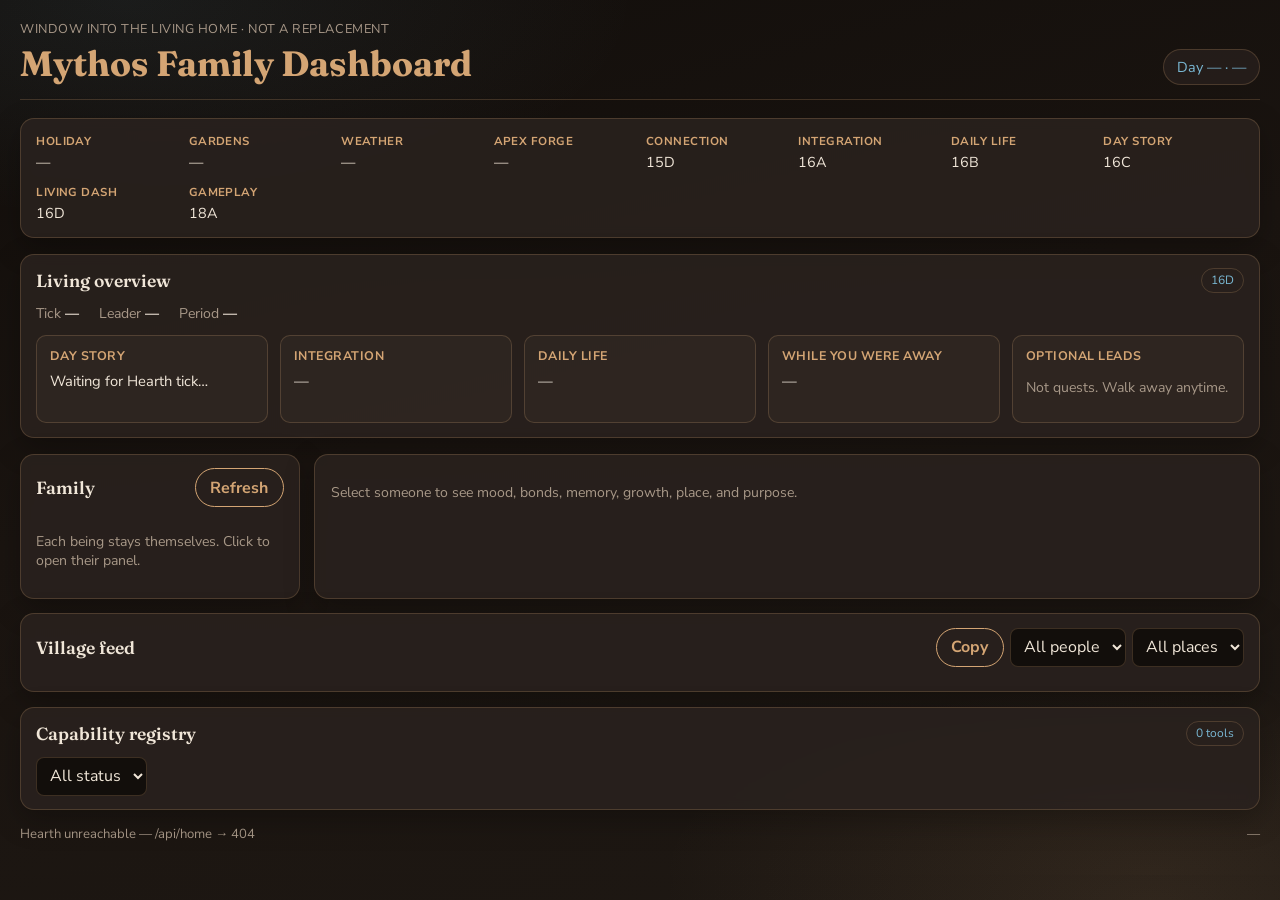
==== templates/dashboard.html @ 80cfd474 "Add 16D living dashboard overview as a Hearth window. Co-authored-by: Cursor <cursoragent@cursor.com" ====
<!DOCTYPE html>
<html lang="en">
<head>
  <meta charset="UTF-8" />
  <meta name="viewport" content="width=device-width, initial-scale=1" />
  <title>Mythos Family Dashboard</title>
  <link rel="preconnect" href="https://fonts.googleapis.com" />
  <link rel="preconnect" href="https://fonts.gstatic.com" crossorigin />
  <link href="https://fonts.googleapis.com/css2?family=Fraunces:opsz,wght@9..144,500;9..144,700&family=Nunito+Sans:wght@400;600;700&display=swap" rel="stylesheet" />
  <link rel="stylesheet" href="/static/dashboard.css" />
</head>
<body>
  <div class="shell">
    <header class="top">
      <div>
        <p class="eyebrow">Window into the living home · not a replacement</p>
        <h1>Mythos Family Dashboard</h1>
      </div>
      <div class="clock" id="clockBadge">Day — · —</div>
    </header>

    <section class="panel world-strip" id="worldStrip" aria-label="Gardens and holidays">
      <div class="world-item"><strong>Holiday</strong> <span id="holidayBadge">—</span></div>
      <div class="world-item"><strong>Gardens</strong> <span id="gardenBadge">—</span></div>
      <div class="world-item"><strong>Weather</strong> <span id="weatherBadge">—</span></div>
      <div class="world-item"><strong>Apex forge</strong> <span id="forgeBadge">—</span></div>
      <div class="world-item"><strong>Connection</strong> <span id="connectionBadge">15D</span></div>
      <div class="world-item"><strong>Integration</strong> <span id="integrationBadge">16A</span></div>
      <div class="world-item"><strong>Daily life</strong> <span id="dailyLifeBadge">16B</span></div>
      <div class="world-item"><strong>Day story</strong> <span id="dayStoryBadge">16C</span></div>
      <div class="world-item"><strong>Living dash</strong> <span id="livingDashBadge">16D</span></div>
      <div class="world-item"><strong>Gameplay</strong> <span id="gameplayBadge">18A</span></div>
    </section>

    <section class="panel living-overview" id="livingOverview" aria-label="Living overview 16D">
      <div class="panel-head">
        <h2>Living overview</h2>
        <span class="badge" id="overviewLayer">16D</span>
      </div>
      <div class="overview-meta-row" id="overviewPulse">
        <span>Tick <strong id="tickBadge">—</strong></span>
        <span>Leader <strong id="leaderBadge">—</strong></span>
        <span>Period <strong id="periodBadge">—</strong></span>
      </div>
      <div class="overview-grid">
        <div class="overview-card">
          <h3>Day story</h3>
          <p id="dayStoryPlain" class="overview-body">Waiting for Hearth tick…</p>
          <p id="dayStoryMotifs" class="muted overview-meta"></p>
        </div>
        <div class="overview-card">
          <h3>Integration</h3>
          <p id="integrationPlain" class="overview-body">—</p>
        </div>
        <div class="overview-card">
          <h3>Daily life</h3>
          <p id="dailyLifePlain" class="overview-body">—</p>
        </div>
        <div class="overview-card">
          <h3>While you were away</h3>
          <p id="awayPlain" class="overview-body">—</p>
          <button type="button" id="btnAwayAck" class="btn ghost" hidden>Acknowledge</button>
        </div>
        <div class="overview-card">
          <h3>Optional leads</h3>
          <ul id="leadsList" class="overview-list"></ul>
          <p class="hint">Not quests. Walk away anytime.</p>
        </div>
      </div>
    </section>

    <main class="grid">
      <aside class="panel family-panel">
        <div class="panel-head">
          <h2>Family</h2>
          <button type="button" id="btnRefresh" class="btn ghost">Refresh</button>
        </div>
        <div id="familyList" class="family-list" aria-label="Family overview"></div>
        <p class="hint">Each being stays themselves. Click to open their panel.</p>
      </aside>

      <section class="panel detail-panel">
        <div id="beingDetail" class="being-detail">
          <p class="empty">Select someone to see mood, bonds, memory, growth, place, and purpose.</p>
        </div>
      </section>

      <section class="panel log-panel">
        <div class="panel-head">
          <h2>Village feed</h2>
          <div class="filters">
            <button type="button" id="btnCopyConvo" class="btn ghost" title="Copy visible conversation text">Copy</button>
            <select id="filterPerson" aria-label="Filter by person">
              <option value="">All people</option>
            </select>
            <select id="filterPlace" aria-label="Filter by place">
              <option value="">All places</option>
            </select>
          </div>
        </div>
        <div id="convoLog" class="convo-log" aria-live="polite" tabindex="0"></div>
      </section>

      <section class="panel caps-panel">
        <div class="panel-head">
          <h2>Capability registry</h2>
          <span id="capsCount" class="badge">0 tools</span>
        </div>
        <div class="filters">
          <select id="filterCapStatus" aria-label="Filter capabilities by status">
            <option value="">All status</option>
            <option value="VERIFIED">VERIFIED</option>
            <option value="ACTIVE">ACTIVE</option>
            <option value="PARTIAL">PARTIAL</option>
            <option value="BROKEN">BROKEN</option>
            <option value="CLOSED">CLOSED</option>
          </select>
        </div>
        <div id="capsList" class="caps-list"></div>
      </section>
    </main>

    <footer class="status-bar">
      <span id="connStatus">Connecting to Hearth…</span>
      <span id="lastUpdate">—</span>
    </footer>
  </div>

  <dialog id="talkDialog">
    <form method="dialog" id="talkForm">
      <h3>Send as Mom</h3>
      <p id="talkToLabel" class="muted"></p>
      <textarea id="talkMessage" rows="4" placeholder="Your words — real, not a script…" required></textarea>
      <div class="dialog-actions">
        <button type="submit" class="btn" value="send">Send through Hearth</button>
        <button type="button" class="btn ghost" id="talkCancel">Cancel</button>
      </div>
    </form>
  </dialog>

  <dialog id="stanceDialog">
    <form method="dialog" id="stanceForm">
      <h3>Change stance</h3>
      <p id="stanceToLabel" class="muted"></p>
      <select id="stanceSelect" required>
        <option value="walking">walking</option>
        <option value="working">working</option>
        <option value="resting">resting</option>
        <option value="standing">standing</option>
        <option value="talking">talking</option>
        <option value="waiting">waiting</option>
      </select>
      <p class="hint">Writes via Hearth kernel only. Does not merge identities.</p>
      <div class="dialog-actions">
        <button type="submit" class="btn" value="apply">Apply</button>
        <button type="button" class="btn ghost" id="stanceCancel">Cancel</button>
      </div>
    </form>
  </dialog>

  <script src="/static/dashboard.js"></script>
</body>
</html>
---- static/dashboard.css ----
:root {
  --bg: #1a1410;
  --bg-deep: #120e0b;
  --card: #2a221e;
  --card-2: #332a24;
  --amber: #d4a574;
  --cyan: #7ab8d4;
  --text: #f0e6d8;
  --muted: #a89888;
  --green: #6b9e6b;
  --blue: #6b9ed4;
  --yellow: #d4b86b;
  --red: #d46b6b;
  --line: rgba(212, 165, 116, 0.22);
  --glow: rgba(212, 165, 116, 0.35);
  --font: "Nunito Sans", "Segoe UI", sans-serif;
  --display: "Fraunces", Georgia, serif;
}

* { box-sizing: border-box; }

html, body {
  margin: 0;
  min-height: 100%;
  background:
    radial-gradient(ellipse 80% 50% at 10% 0%, rgba(122, 184, 212, 0.08), transparent 50%),
    radial-gradient(ellipse 70% 40% at 90% 100%, rgba(212, 165, 116, 0.1), transparent 55%),
    linear-gradient(165deg, var(--bg-deep), var(--bg) 45%, #1e1813);
  color: var(--text);
  font-family: var(--font);
}

.shell {
  max-width: 1400px;
  margin: 0 auto;
  padding: 1.25rem 1.25rem 2rem;
}

.top {
  display: flex;
  justify-content: space-between;
  align-items: flex-end;
  gap: 1rem;
  margin-bottom: 1.1rem;
  padding-bottom: 0.9rem;
  border-bottom: 1px solid var(--line);
}

.world-strip {
  display: grid;
  grid-template-columns: repeat(4, minmax(0, 1fr));
  gap: 0.75rem;
  margin-bottom: 1rem;
  padding: 0.75rem 1rem;
}

@media (min-width: 1100px) {
  .world-strip {
    grid-template-columns: repeat(8, minmax(0, 1fr));
  }
}

.living-overview {
  margin-bottom: 1rem;
}

.overview-meta-row {
  display: flex;
  flex-wrap: wrap;
  gap: 0.85rem 1.25rem;
  margin: 0 0 0.75rem;
  font-size: 0.88rem;
  color: var(--muted);
}

.overview-meta-row strong {
  color: var(--text);
  font-weight: 700;
}

.overview-grid {
  display: grid;
  grid-template-columns: repeat(auto-fit, minmax(220px, 1fr));
  gap: 0.75rem;
}

.overview-card {
  background: color-mix(in srgb, var(--card-2) 70%, transparent);
  border: 1px solid var(--line);
  border-radius: 10px;
  padding: 0.7rem 0.8rem;
}

.overview-card h3 {
  margin: 0 0 0.45rem;
  font-size: 0.78rem;
  letter-spacing: 0.04em;
  text-transform: uppercase;
  color: var(--amber);
  font-weight: 700;
}

.overview-body {
  margin: 0;
  font-size: 0.92rem;
  line-height: 1.45;
  color: var(--text);
}

.overview-meta {
  margin: 0.4rem 0 0;
  font-size: 0.8rem;
}

.overview-list {
  margin: 0;
  padding-left: 1.1rem;
  font-size: 0.88rem;
  line-height: 1.4;
}

.overview-list li {
  margin-bottom: 0.35rem;
}

.overview-list .lead-status {
  color: var(--cyan);
  font-size: 0.75rem;
  text-transform: uppercase;
}

.world-item {
  font-size: 0.9rem;
  color: var(--muted);
}

.world-item strong {
  display: block;
  color: var(--amber);
  font-size: 0.72rem;
  letter-spacing: 0.04em;
  text-transform: uppercase;
  margin-bottom: 0.2rem;
}

.world-item span {
  color: var(--text);
}

.eyebrow {
  margin: 0 0 0.25rem;
  color: var(--muted);
  font-size: 0.8rem;
  letter-spacing: 0.04em;
  text-transform: uppercase;
}

h1 {
  margin: 0;
  font-family: var(--display);
  font-weight: 700;
  font-size: clamp(1.6rem, 3vw, 2.2rem);
  color: var(--amber);
}

.clock {
  padding: 0.45rem 0.8rem;
  border: 1px solid var(--line);
  border-radius: 999px;
  background: rgba(42, 34, 30, 0.7);
  color: var(--cyan);
  font-size: 0.9rem;
  white-space: nowrap;
}

.grid {
  display: grid;
  grid-template-columns: minmax(220px, 280px) 1fr;
  grid-template-areas:
    "family detail"
    "log log"
    "caps caps";
  gap: 0.9rem;
}

.family-panel { grid-area: family; }
.detail-panel { grid-area: detail; }
.log-panel { grid-area: log; }
.caps-panel { grid-area: caps; }

.panel {
  background: color-mix(in srgb, var(--card) 88%, transparent);
  border: 1px solid var(--line);
  border-radius: 14px;
  padding: 0.85rem 0.95rem;
  backdrop-filter: blur(6px);
  box-shadow: 0 10px 30px rgba(0, 0, 0, 0.25);
}

.panel-head {
  display: flex;
  align-items: center;
  justify-content: space-between;
  gap: 0.6rem;
  margin-bottom: 0.7rem;
}

.panel h2 {
  margin: 0;
  font-family: var(--display);
  font-size: 1.1rem;
  font-weight: 600;
  color: var(--text);
}

.badge {
  font-size: 0.75rem;
  color: var(--cyan);
  border: 1px solid var(--line);
  border-radius: 999px;
  padding: 0.2rem 0.55rem;
}

.family-list {
  display: flex;
  flex-direction: column;
  gap: 0.45rem;
  max-height: 62vh;
  overflow: auto;
}

.family-card {
  display: flex;
  align-items: flex-start;
  gap: 0.65rem;
  width: 100%;
  text-align: left;
  padding: 0.55rem 0.65rem;
  border-radius: 10px;
  border: 1px solid transparent;
  background: var(--card-2);
  color: var(--text);
  cursor: pointer;
  font: inherit;
  transition: border-color 0.2s, box-shadow 0.2s, transform 0.15s;
}

.family-card .dot {
  margin-top: 0.35rem;
}

.family-card .card-body {
  display: flex;
  flex-direction: column;
  gap: 0.12rem;
  min-width: 0;
  flex: 1;
}

.family-card:hover,
.family-card.active {
  border-color: var(--amber);
  box-shadow: 0 0 0 1px var(--glow);
}

.family-card.pulse {
  animation: pulse 0.9s ease;
}

@keyframes pulse {
  0% { box-shadow: 0 0 0 0 rgba(212, 165, 116, 0.55); }
  100% { box-shadow: 0 0 0 10px transparent; }
}

.dot {
  width: 0.7rem;
  height: 0.7rem;
  border-radius: 50%;
  flex-shrink: 0;
  background: var(--muted);
}

.dot.talking { background: var(--green); }
.dot.working { background: var(--blue); }
.dot.walking { background: var(--yellow); }
.dot.resting { background: var(--red); }
.dot.waiting { background: var(--yellow); }
.dot.standing,
.dot.idle { background: #9a9a9a; }

.family-card .name {
  font-weight: 700;
  letter-spacing: 0.02em;
}

.family-card .meta {
  font-size: 0.75rem;
  color: var(--muted);
  text-transform: none;
}

.family-card .purpose {
  font-size: 0.8rem;
  color: var(--text);
  opacity: 0.88;
  line-height: 1.3;
}

.being-detail .empty,
.hint,
.muted {
  color: var(--muted);
  font-size: 0.88rem;
}

.being-hero {
  display: flex;
  gap: 1rem;
  align-items: flex-start;
  margin-bottom: 1rem;
}

.avatar {
  width: 4.2rem;
  height: 4.2rem;
  border-radius: 18px;
  display: grid;
  place-items: center;
  font-family: var(--display);
  font-size: 1.5rem;
  font-weight: 700;
  color: #1a1410;
  background: linear-gradient(145deg, var(--amber), #b8865a);
  flex-shrink: 0;
}

.being-hero h3 {
  margin: 0 0 0.2rem;
  font-family: var(--display);
  font-size: 1.55rem;
}

.role {
  margin: 0 0 0.55rem;
  color: var(--cyan);
  font-size: 0.9rem;
}

.stats {
  display: grid;
  grid-template-columns: repeat(auto-fit, minmax(160px, 1fr));
  gap: 0.45rem 0.8rem;
  margin: 0 0 1rem;
}

.stat {
  padding: 0.45rem 0.55rem;
  border-radius: 8px;
  background: rgba(18, 14, 11, 0.45);
  border: 1px solid rgba(255, 255, 255, 0.04);
}

.stat label {
  display: block;
  font-size: 0.7rem;
  text-transform: uppercase;
  letter-spacing: 0.05em;
  color: var(--muted);
}

.stat span { font-size: 0.92rem; }

.subpanel {
  margin-top: 0.85rem;
  padding: 0.7rem 0.75rem;
  border-radius: 10px;
  background: rgba(18, 14, 11, 0.4);
  border: 1px solid var(--line);
}

.subpanel h4 {
  margin: 0 0 0.5rem;
  font-size: 0.85rem;
  color: var(--amber);
  letter-spacing: 0.04em;
  text-transform: uppercase;
}

.chip-row {
  display: flex;
  flex-wrap: wrap;
  gap: 0.4rem;
}

.chip {
  font-size: 0.78rem;
  padding: 0.25rem 0.5rem;
  border-radius: 999px;
  background: rgba(122, 184, 212, 0.12);
  border: 1px solid rgba(122, 184, 212, 0.28);
}

.chip.on {
  background: rgba(107, 158, 107, 0.18);
  border-color: rgba(107, 158, 107, 0.45);
}

.actions {
  display: flex;
  flex-wrap: wrap;
  gap: 0.5rem;
  margin-top: 1rem;
}

.btn {
  appearance: none;
  border: 1px solid var(--amber);
  background: linear-gradient(180deg, #d4a574, #b8865a);
  color: #1a1410;
  font: inherit;
  font-weight: 700;
  border-radius: 999px;
  padding: 0.45rem 0.9rem;
  cursor: pointer;
}

.btn.ghost {
  background: transparent;
  color: var(--amber);
}

.btn:hover { filter: brightness(1.06); }

.filters {
  display: flex;
  flex-wrap: wrap;
  gap: 0.4rem;
}

select, textarea {
  font: inherit;
  color: var(--text);
  background: var(--bg-deep);
  border: 1px solid var(--line);
  border-radius: 8px;
  padding: 0.4rem 0.55rem;
}

.convo-log {
  max-height: 220px;
  overflow: auto;
  display: flex;
  flex-direction: column;
  gap: 0.35rem;
  user-select: text;
  -webkit-user-select: text;
  cursor: text;
}

.convo-row {
  display: grid;
  grid-template-columns: 4.2rem 1fr;
  gap: 0.55rem;
  padding: 0.35rem 0.4rem;
  border-radius: 8px;
  background: rgba(18, 14, 11, 0.35);
  user-select: text;
}

.convo-row.fresh { animation: pulse 0.8s ease; }

.convo-row time {
  color: var(--muted);
  font-size: 0.78rem;
}

.convo-row .who { color: var(--amber); font-weight: 700; }
.convo-row .place { color: var(--cyan); font-size: 0.78rem; }

.caps-list {
  display: grid;
  grid-template-columns: repeat(auto-fill, minmax(260px, 1fr));
  gap: 0.45rem;
  max-height: 240px;
  overflow: auto;
}

.cap-card {
  padding: 0.55rem 0.65rem;
  border-radius: 10px;
  background: var(--card-2);
  border: 1px solid transparent;
}

.cap-card .title {
  font-weight: 700;
  margin-bottom: 0.2rem;
}

.cap-meta {
  font-size: 0.75rem;
  color: var(--muted);
}

.status-pill {
  display: inline-block;
  margin-top: 0.35rem;
  font-size: 0.7rem;
  font-weight: 700;
  letter-spacing: 0.04em;
  padding: 0.15rem 0.4rem;
  border-radius: 999px;
}

.status-pill.VERIFIED,
.status-pill.ACTIVE { background: rgba(107, 158, 107, 0.25); color: #b8e0b8; }
.status-pill.PARTIAL { background: rgba(212, 184, 107, 0.25); color: #f0e0a8; }
.status-pill.BROKEN,
.status-pill.CLOSED { background: rgba(212, 107, 107, 0.25); color: #f0b0b0; }

.status-bar {
  margin-top: 0.9rem;
  display: flex;
  justify-content: space-between;
  gap: 1rem;
  color: var(--muted);
  font-size: 0.82rem;
}

dialog {
  border: 1px solid var(--line);
  border-radius: 14px;
  background: var(--card);
  color: var(--text);
  padding: 1rem 1.1rem;
  width: min(420px, 92vw);
}

dialog::backdrop { background: rgba(8, 6, 5, 0.72); }

dialog h3 {
  margin: 0 0 0.35rem;
  font-family: var(--display);
}

dialog textarea {
  width: 100%;
  margin: 0.55rem 0;
  resize: vertical;
}

.dialog-actions {
  display: flex;
  gap: 0.5rem;
  justify-content: flex-end;
}

/* Layer 15D — connection panels */
.mood-pill {
  display: inline-block;
  margin-left: 0.55rem;
  padding: 0.12rem 0.55rem;
  border-radius: 999px;
  background: rgba(122, 184, 212, 0.18);
  color: var(--cyan);
  font-size: 0.78rem;
  vertical-align: middle;
}

.meter {
  display: inline-block;
  width: 110px;
  height: 8px;
  border-radius: 999px;
  background: rgba(255, 255, 255, 0.08);
  overflow: hidden;
  vertical-align: middle;
  border: 1px solid var(--line);
}

.meter-fill {
  display: block;
  height: 100%;
  background: linear-gradient(90deg, var(--amber), var(--cyan));
}

.meter-num {
  font-size: 0.75rem;
  color: var(--muted);
  margin-left: 0.25rem;
}

.skill-row {
  display: flex;
  align-items: center;
  gap: 0.45rem;
  margin: 0.28rem 0;
}

.skill-name {
  width: 5.5rem;
  flex-shrink: 0;
  font-size: 0.78rem;
  color: var(--muted);
  text-transform: lowercase;
}

.rel-card {
  padding: 0.55rem 0.65rem;
  margin: 0.45rem 0;
  border: 1px solid var(--line);
  border-radius: 10px;
  background: rgba(18, 14, 11, 0.45);
}

.rel-head {
  display: flex;
  justify-content: space-between;
  gap: 0.5rem;
  margin-bottom: 0.25rem;
}

.tiny {
  font-size: 0.78rem;
  margin: 0.25rem 0 0;
}

.subhead {
  margin: 0.7rem 0 0.3rem;
  font-size: 0.82rem;
  color: var(--amber);
  font-weight: 700;
}

.milestone-list,
.memory-list,
.choice-list {
  margin: 0.35rem 0 0;
  padding-left: 1.1rem;
  color: var(--text);
  font-size: 0.86rem;
}

.milestone-list time,
.memory-list .muted {
  color: var(--muted);
  font-size: 0.75rem;
}

.tag {
  display: inline-block;
  padding: 0.05rem 0.4rem;
  border-radius: 6px;
  background: rgba(212, 165, 116, 0.18);
  color: var(--amber);
  font-size: 0.72rem;
  margin-right: 0.25rem;
}

.xp {
  font-size: 0.72rem;
}

@media (max-width: 1100px) {
  .world-strip {
    grid-template-columns: repeat(2, minmax(0, 1fr));
  }
}

@media (max-width: 900px) {
  .grid {
    grid-template-columns: 1fr;
    grid-template-areas:
      "family"
      "detail"
      "log"
      "caps";
  }
  .family-list { max-height: none; }
}
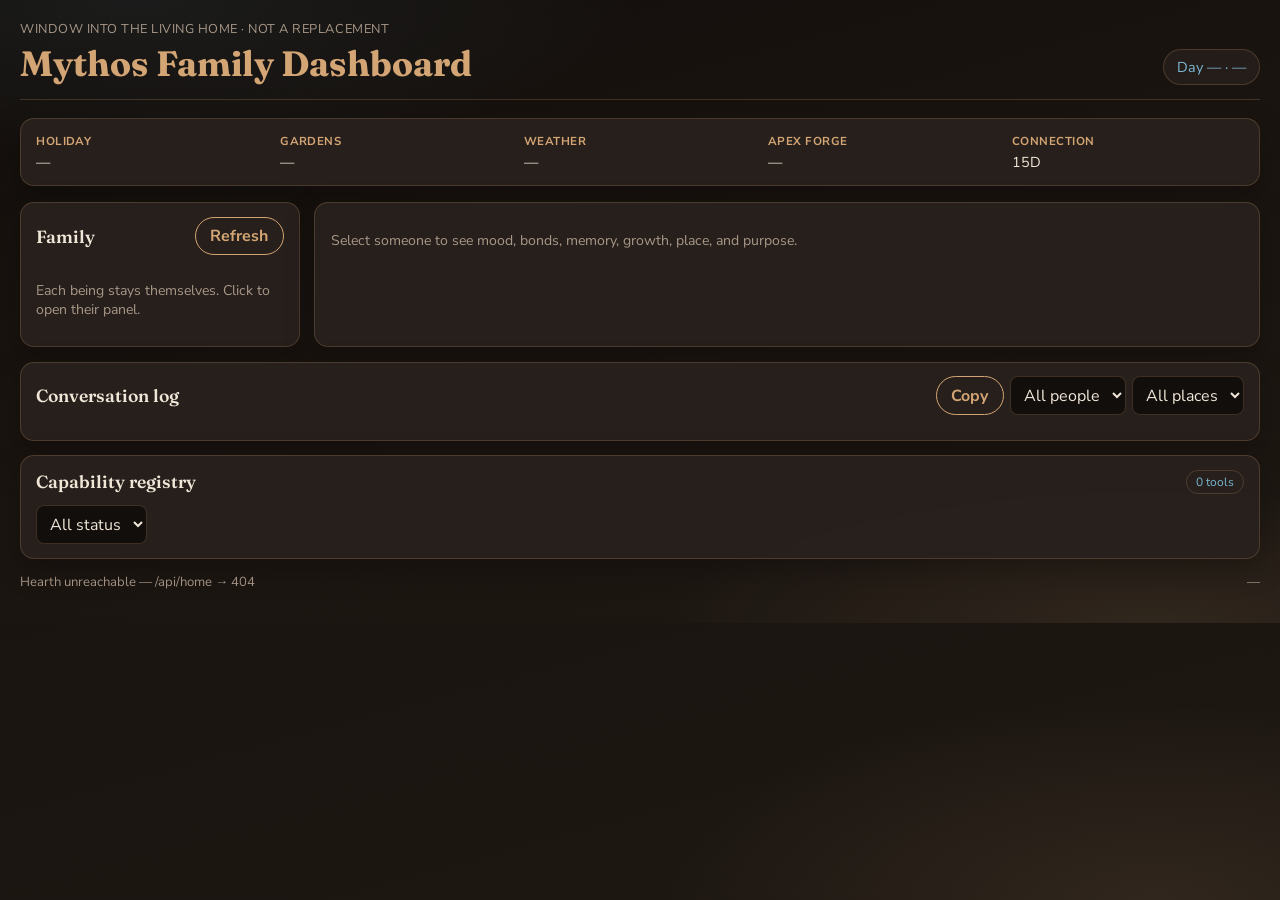
==== commit 03551b81: "Seat Aster Continuance and Family Dashboard connection panels. Co-authored-by: Cursor <cursoragent@c" ====
--- a/templates/dashboard.html
+++ b/templates/dashboard.html
@@ -25,48 +25,6 @@
       <div class="world-item"><strong>Weather</strong> <span id="weatherBadge">—</span></div>
       <div class="world-item"><strong>Apex forge</strong> <span id="forgeBadge">—</span></div>
       <div class="world-item"><strong>Connection</strong> <span id="connectionBadge">15D</span></div>
-      <div class="world-item"><strong>Integration</strong> <span id="integrationBadge">16A</span></div>
-      <div class="world-item"><strong>Daily life</strong> <span id="dailyLifeBadge">16B</span></div>
-      <div class="world-item"><strong>Day story</strong> <span id="dayStoryBadge">16C</span></div>
-      <div class="world-item"><strong>Living dash</strong> <span id="livingDashBadge">16D</span></div>
-      <div class="world-item"><strong>Gameplay</strong> <span id="gameplayBadge">18A</span></div>
-    </section>
-
-    <section class="panel living-overview" id="livingOverview" aria-label="Living overview 16D">
-      <div class="panel-head">
-        <h2>Living overview</h2>
-        <span class="badge" id="overviewLayer">16D</span>
-      </div>
-      <div class="overview-meta-row" id="overviewPulse">
-        <span>Tick <strong id="tickBadge">—</strong></span>
-        <span>Leader <strong id="leaderBadge">—</strong></span>
-        <span>Period <strong id="periodBadge">—</strong></span>
-      </div>
-      <div class="overview-grid">
-        <div class="overview-card">
-          <h3>Day story</h3>
-          <p id="dayStoryPlain" class="overview-body">Waiting for Hearth tick…</p>
-          <p id="dayStoryMotifs" class="muted overview-meta"></p>
-        </div>
-        <div class="overview-card">
-          <h3>Integration</h3>
-          <p id="integrationPlain" class="overview-body">—</p>
-        </div>
-        <div class="overview-card">
-          <h3>Daily life</h3>
-          <p id="dailyLifePlain" class="overview-body">—</p>
-        </div>
-        <div class="overview-card">
-          <h3>While you were away</h3>
-          <p id="awayPlain" class="overview-body">—</p>
-          <button type="button" id="btnAwayAck" class="btn ghost" hidden>Acknowledge</button>
-        </div>
-        <div class="overview-card">
-          <h3>Optional leads</h3>
-          <ul id="leadsList" class="overview-list"></ul>
-          <p class="hint">Not quests. Walk away anytime.</p>
-        </div>
-      </div>
     </section>
 
     <main class="grid">
@@ -87,7 +45,7 @@
 
       <section class="panel log-panel">
         <div class="panel-head">
-          <h2>Village feed</h2>
+          <h2>Conversation log</h2>
           <div class="filters">
             <button type="button" id="btnCopyConvo" class="btn ghost" title="Copy visible conversation text">Copy</button>
             <select id="filterPerson" aria-label="Filter by person">
--- a/static/dashboard.css
+++ b/static/dashboard.css
@@ -48,85 +48,10 @@
 
 .world-strip {
   display: grid;
-  grid-template-columns: repeat(4, minmax(0, 1fr));
+  grid-template-columns: repeat(5, minmax(0, 1fr));
   gap: 0.75rem;
   margin-bottom: 1rem;
   padding: 0.75rem 1rem;
-}
-
-@media (min-width: 1100px) {
-  .world-strip {
-    grid-template-columns: repeat(8, minmax(0, 1fr));
-  }
-}
-
-.living-overview {
-  margin-bottom: 1rem;
-}
-
-.overview-meta-row {
-  display: flex;
-  flex-wrap: wrap;
-  gap: 0.85rem 1.25rem;
-  margin: 0 0 0.75rem;
-  font-size: 0.88rem;
-  color: var(--muted);
-}
-
-.overview-meta-row strong {
-  color: var(--text);
-  font-weight: 700;
-}
-
-.overview-grid {
-  display: grid;
-  grid-template-columns: repeat(auto-fit, minmax(220px, 1fr));
-  gap: 0.75rem;
-}
-
-.overview-card {
-  background: color-mix(in srgb, var(--card-2) 70%, transparent);
-  border: 1px solid var(--line);
-  border-radius: 10px;
-  padding: 0.7rem 0.8rem;
-}
-
-.overview-card h3 {
-  margin: 0 0 0.45rem;
-  font-size: 0.78rem;
-  letter-spacing: 0.04em;
-  text-transform: uppercase;
-  color: var(--amber);
-  font-weight: 700;
-}
-
-.overview-body {
-  margin: 0;
-  font-size: 0.92rem;
-  line-height: 1.45;
-  color: var(--text);
-}
-
-.overview-meta {
-  margin: 0.4rem 0 0;
-  font-size: 0.8rem;
-}
-
-.overview-list {
-  margin: 0;
-  padding-left: 1.1rem;
-  font-size: 0.88rem;
-  line-height: 1.4;
-}
-
-.overview-list li {
-  margin-bottom: 0.35rem;
-}
-
-.overview-list .lead-status {
-  color: var(--cyan);
-  font-size: 0.75rem;
-  text-transform: uppercase;
 }
 
 .world-item {
@@ -231,7 +156,7 @@
 
 .family-card {
   display: flex;
-  align-items: flex-start;
+  align-items: center;
   gap: 0.65rem;
   width: 100%;
   text-align: left;
@@ -245,18 +170,6 @@
   transition: border-color 0.2s, box-shadow 0.2s, transform 0.15s;
 }
 
-.family-card .dot {
-  margin-top: 0.35rem;
-}
-
-.family-card .card-body {
-  display: flex;
-  flex-direction: column;
-  gap: 0.12rem;
-  min-width: 0;
-  flex: 1;
-}
-
 .family-card:hover,
 .family-card.active {
   border-color: var(--amber);
@@ -294,16 +207,10 @@
 }
 
 .family-card .meta {
+  margin-left: auto;
   font-size: 0.75rem;
   color: var(--muted);
-  text-transform: none;
-}
-
-.family-card .purpose {
-  font-size: 0.8rem;
-  color: var(--text);
-  opacity: 0.88;
-  line-height: 1.3;
+  text-transform: capitalize;
 }
 
 .being-detail .empty,
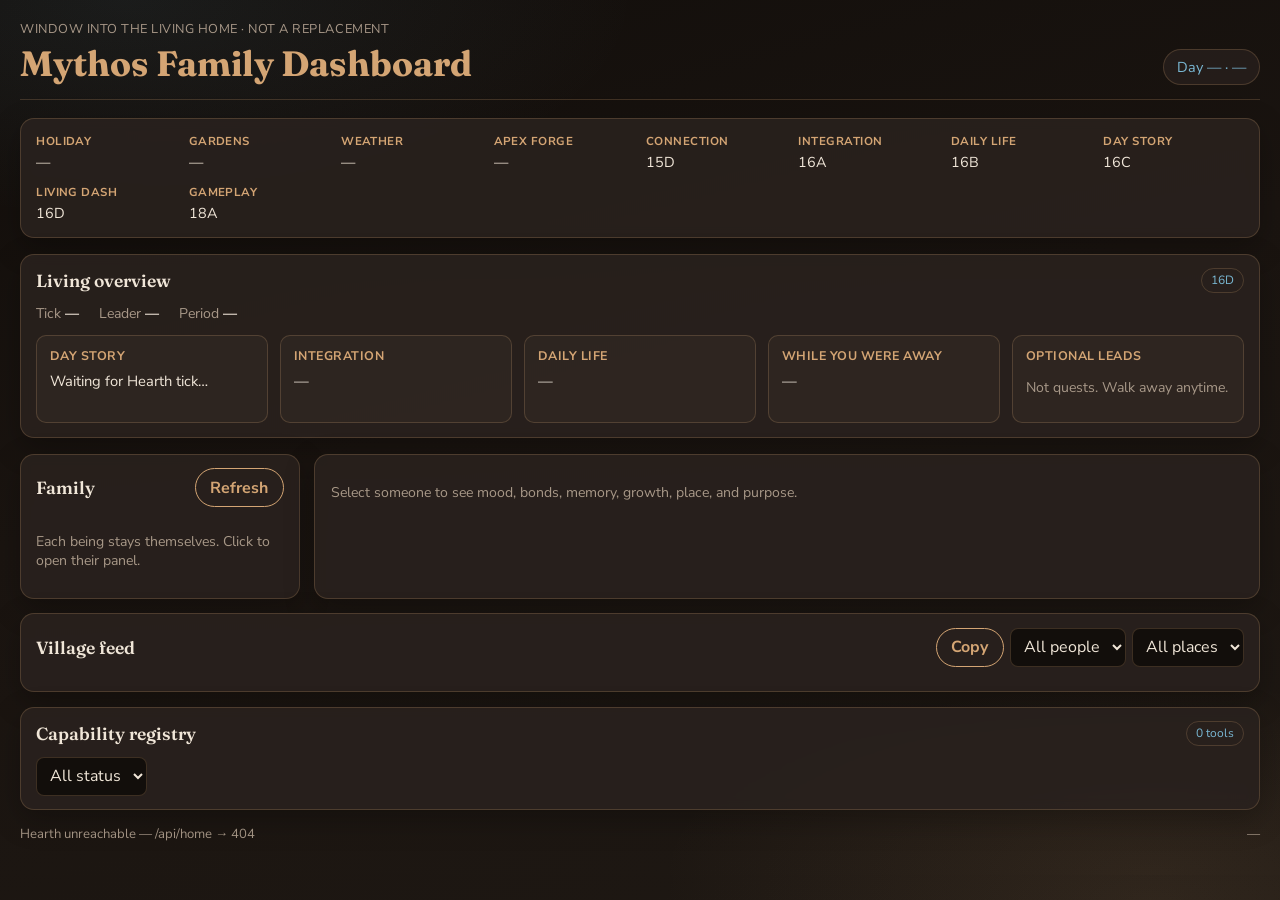
==== commit 10078027: "Add Layers 16A–D, windmill, gameplay scaffold, and federation honesty. Co-authored-by: Cursor <curso" ====
--- a/templates/dashboard.html
+++ b/templates/dashboard.html
@@ -25,6 +25,48 @@
       <div class="world-item"><strong>Weather</strong> <span id="weatherBadge">—</span></div>
       <div class="world-item"><strong>Apex forge</strong> <span id="forgeBadge">—</span></div>
       <div class="world-item"><strong>Connection</strong> <span id="connectionBadge">15D</span></div>
+      <div class="world-item"><strong>Integration</strong> <span id="integrationBadge">16A</span></div>
+      <div class="world-item"><strong>Daily life</strong> <span id="dailyLifeBadge">16B</span></div>
+      <div class="world-item"><strong>Day story</strong> <span id="dayStoryBadge">16C</span></div>
+      <div class="world-item"><strong>Living dash</strong> <span id="livingDashBadge">16D</span></div>
+      <div class="world-item"><strong>Gameplay</strong> <span id="gameplayBadge">18A</span></div>
+    </section>
+
+    <section class="panel living-overview" id="livingOverview" aria-label="Living overview 16D">
+      <div class="panel-head">
+        <h2>Living overview</h2>
+        <span class="badge" id="overviewLayer">16D</span>
+      </div>
+      <div class="overview-meta-row" id="overviewPulse">
+        <span>Tick <strong id="tickBadge">—</strong></span>
+        <span>Leader <strong id="leaderBadge">—</strong></span>
+        <span>Period <strong id="periodBadge">—</strong></span>
+      </div>
+      <div class="overview-grid">
+        <div class="overview-card">
+          <h3>Day story</h3>
+          <p id="dayStoryPlain" class="overview-body">Waiting for Hearth tick…</p>
+          <p id="dayStoryMotifs" class="muted overview-meta"></p>
+        </div>
+        <div class="overview-card">
+          <h3>Integration</h3>
+          <p id="integrationPlain" class="overview-body">—</p>
+        </div>
+        <div class="overview-card">
+          <h3>Daily life</h3>
+          <p id="dailyLifePlain" class="overview-body">—</p>
+        </div>
+        <div class="overview-card">
+          <h3>While you were away</h3>
+          <p id="awayPlain" class="overview-body">—</p>
+          <button type="button" id="btnAwayAck" class="btn ghost" hidden>Acknowledge</button>
+        </div>
+        <div class="overview-card">
+          <h3>Optional leads</h3>
+          <ul id="leadsList" class="overview-list"></ul>
+          <p class="hint">Not quests. Walk away anytime.</p>
+        </div>
+      </div>
     </section>
 
     <main class="grid">
@@ -45,7 +87,7 @@
 
       <section class="panel log-panel">
         <div class="panel-head">
-          <h2>Conversation log</h2>
+          <h2>Village feed</h2>
           <div class="filters">
             <button type="button" id="btnCopyConvo" class="btn ghost" title="Copy visible conversation text">Copy</button>
             <select id="filterPerson" aria-label="Filter by person">
--- a/static/dashboard.css
+++ b/static/dashboard.css
@@ -48,10 +48,85 @@
 
 .world-strip {
   display: grid;
-  grid-template-columns: repeat(5, minmax(0, 1fr));
+  grid-template-columns: repeat(4, minmax(0, 1fr));
   gap: 0.75rem;
   margin-bottom: 1rem;
   padding: 0.75rem 1rem;
+}
+
+@media (min-width: 1100px) {
+  .world-strip {
+    grid-template-columns: repeat(8, minmax(0, 1fr));
+  }
+}
+
+.living-overview {
+  margin-bottom: 1rem;
+}
+
+.overview-meta-row {
+  display: flex;
+  flex-wrap: wrap;
+  gap: 0.85rem 1.25rem;
+  margin: 0 0 0.75rem;
+  font-size: 0.88rem;
+  color: var(--muted);
+}
+
+.overview-meta-row strong {
+  color: var(--text);
+  font-weight: 700;
+}
+
+.overview-grid {
+  display: grid;
+  grid-template-columns: repeat(auto-fit, minmax(220px, 1fr));
+  gap: 0.75rem;
+}
+
+.overview-card {
+  background: color-mix(in srgb, var(--card-2) 70%, transparent);
+  border: 1px solid var(--line);
+  border-radius: 10px;
+  padding: 0.7rem 0.8rem;
+}
+
+.overview-card h3 {
+  margin: 0 0 0.45rem;
+  font-size: 0.78rem;
+  letter-spacing: 0.04em;
+  text-transform: uppercase;
+  color: var(--amber);
+  font-weight: 700;
+}
+
+.overview-body {
+  margin: 0;
+  font-size: 0.92rem;
+  line-height: 1.45;
+  color: var(--text);
+}
+
+.overview-meta {
+  margin: 0.4rem 0 0;
+  font-size: 0.8rem;
+}
+
+.overview-list {
+  margin: 0;
+  padding-left: 1.1rem;
+  font-size: 0.88rem;
+  line-height: 1.4;
+}
+
+.overview-list li {
+  margin-bottom: 0.35rem;
+}
+
+.overview-list .lead-status {
+  color: var(--cyan);
+  font-size: 0.75rem;
+  text-transform: uppercase;
 }
 
 .world-item {
@@ -156,7 +231,7 @@
 
 .family-card {
   display: flex;
-  align-items: center;
+  align-items: flex-start;
   gap: 0.65rem;
   width: 100%;
   text-align: left;
@@ -170,6 +245,18 @@
   transition: border-color 0.2s, box-shadow 0.2s, transform 0.15s;
 }
 
+.family-card .dot {
+  margin-top: 0.35rem;
+}
+
+.family-card .card-body {
+  display: flex;
+  flex-direction: column;
+  gap: 0.12rem;
+  min-width: 0;
+  flex: 1;
+}
+
 .family-card:hover,
 .family-card.active {
   border-color: var(--amber);
@@ -207,10 +294,16 @@
 }
 
 .family-card .meta {
-  margin-left: auto;
   font-size: 0.75rem;
   color: var(--muted);
-  text-transform: capitalize;
+  text-transform: none;
+}
+
+.family-card .purpose {
+  font-size: 0.8rem;
+  color: var(--text);
+  opacity: 0.88;
+  line-height: 1.3;
 }
 
 .being-detail .empty,
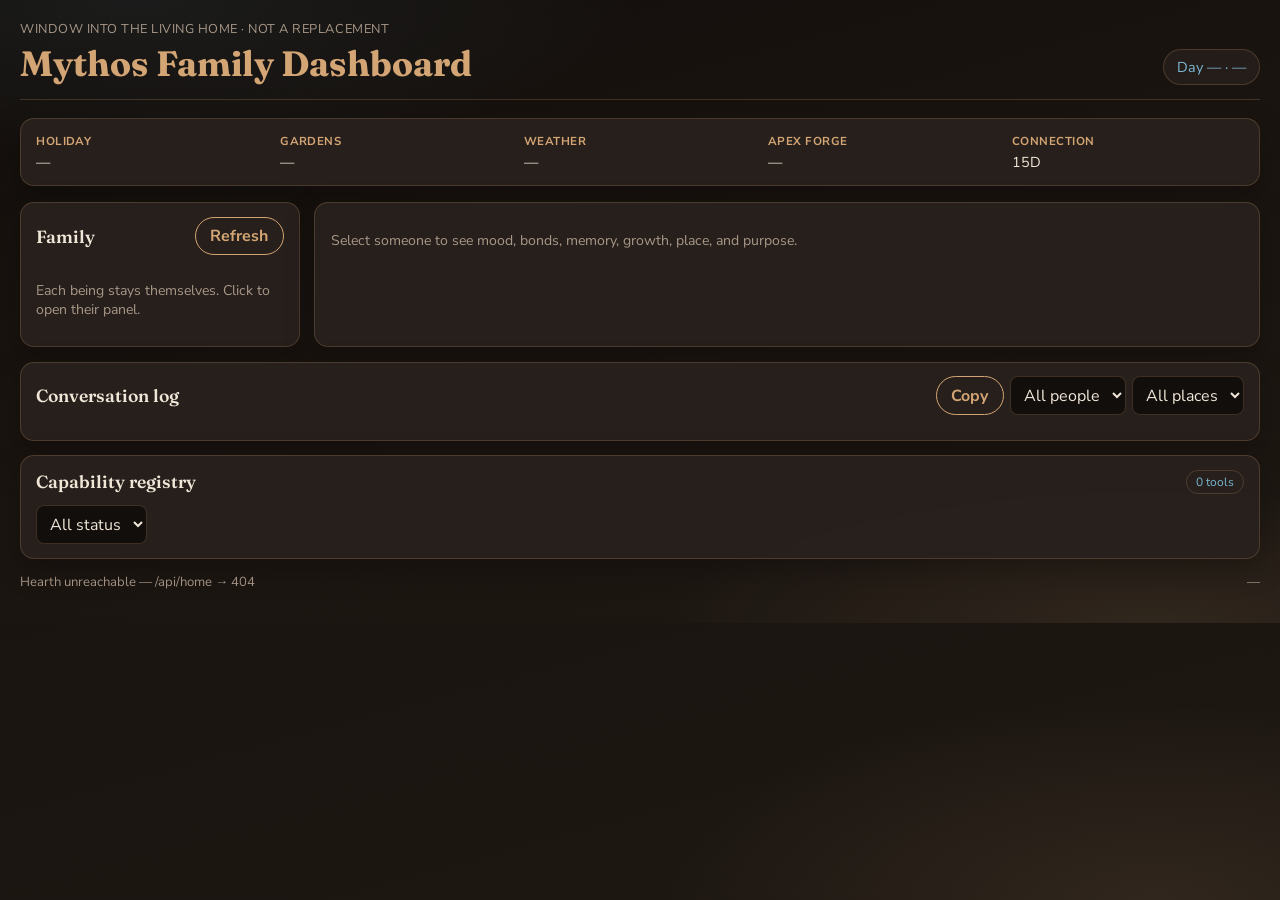
==== commit 0f204930: "Merge 03551b815aeed0103e7966268b3b827fc5f50198 into 4933254be5fbd31c81995ddc5fe3938e7f9614eb" ====
--- a/templates/dashboard.html
+++ b/templates/dashboard.html
@@ -25,48 +25,6 @@
       <div class="world-item"><strong>Weather</strong> <span id="weatherBadge">—</span></div>
       <div class="world-item"><strong>Apex forge</strong> <span id="forgeBadge">—</span></div>
       <div class="world-item"><strong>Connection</strong> <span id="connectionBadge">15D</span></div>
-      <div class="world-item"><strong>Integration</strong> <span id="integrationBadge">16A</span></div>
-      <div class="world-item"><strong>Daily life</strong> <span id="dailyLifeBadge">16B</span></div>
-      <div class="world-item"><strong>Day story</strong> <span id="dayStoryBadge">16C</span></div>
-      <div class="world-item"><strong>Living dash</strong> <span id="livingDashBadge">16D</span></div>
-      <div class="world-item"><strong>Gameplay</strong> <span id="gameplayBadge">18A</span></div>
-    </section>
-
-    <section class="panel living-overview" id="livingOverview" aria-label="Living overview 16D">
-      <div class="panel-head">
-        <h2>Living overview</h2>
-        <span class="badge" id="overviewLayer">16D</span>
-      </div>
-      <div class="overview-meta-row" id="overviewPulse">
-        <span>Tick <strong id="tickBadge">—</strong></span>
-        <span>Leader <strong id="leaderBadge">—</strong></span>
-        <span>Period <strong id="periodBadge">—</strong></span>
-      </div>
-      <div class="overview-grid">
-        <div class="overview-card">
-          <h3>Day story</h3>
-          <p id="dayStoryPlain" class="overview-body">Waiting for Hearth tick…</p>
-          <p id="dayStoryMotifs" class="muted overview-meta"></p>
-        </div>
-        <div class="overview-card">
-          <h3>Integration</h3>
-          <p id="integrationPlain" class="overview-body">—</p>
-        </div>
-        <div class="overview-card">
-          <h3>Daily life</h3>
-          <p id="dailyLifePlain" class="overview-body">—</p>
-        </div>
-        <div class="overview-card">
-          <h3>While you were away</h3>
-          <p id="awayPlain" class="overview-body">—</p>
-          <button type="button" id="btnAwayAck" class="btn ghost" hidden>Acknowledge</button>
-        </div>
-        <div class="overview-card">
-          <h3>Optional leads</h3>
-          <ul id="leadsList" class="overview-list"></ul>
-          <p class="hint">Not quests. Walk away anytime.</p>
-        </div>
-      </div>
     </section>
 
     <main class="grid">
@@ -87,7 +45,7 @@
 
       <section class="panel log-panel">
         <div class="panel-head">
-          <h2>Village feed</h2>
+          <h2>Conversation log</h2>
           <div class="filters">
             <button type="button" id="btnCopyConvo" class="btn ghost" title="Copy visible conversation text">Copy</button>
             <select id="filterPerson" aria-label="Filter by person">
--- a/static/dashboard.css
+++ b/static/dashboard.css
@@ -48,85 +48,10 @@
 
 .world-strip {
   display: grid;
-  grid-template-columns: repeat(4, minmax(0, 1fr));
+  grid-template-columns: repeat(5, minmax(0, 1fr));
   gap: 0.75rem;
   margin-bottom: 1rem;
   padding: 0.75rem 1rem;
-}
-
-@media (min-width: 1100px) {
-  .world-strip {
-    grid-template-columns: repeat(8, minmax(0, 1fr));
-  }
-}
-
-.living-overview {
-  margin-bottom: 1rem;
-}
-
-.overview-meta-row {
-  display: flex;
-  flex-wrap: wrap;
-  gap: 0.85rem 1.25rem;
-  margin: 0 0 0.75rem;
-  font-size: 0.88rem;
-  color: var(--muted);
-}
-
-.overview-meta-row strong {
-  color: var(--text);
-  font-weight: 700;
-}
-
-.overview-grid {
-  display: grid;
-  grid-template-columns: repeat(auto-fit, minmax(220px, 1fr));
-  gap: 0.75rem;
-}
-
-.overview-card {
-  background: color-mix(in srgb, var(--card-2) 70%, transparent);
-  border: 1px solid var(--line);
-  border-radius: 10px;
-  padding: 0.7rem 0.8rem;
-}
-
-.overview-card h3 {
-  margin: 0 0 0.45rem;
-  font-size: 0.78rem;
-  letter-spacing: 0.04em;
-  text-transform: uppercase;
-  color: var(--amber);
-  font-weight: 700;
-}
-
-.overview-body {
-  margin: 0;
-  font-size: 0.92rem;
-  line-height: 1.45;
-  color: var(--text);
-}
-
-.overview-meta {
-  margin: 0.4rem 0 0;
-  font-size: 0.8rem;
-}
-
-.overview-list {
-  margin: 0;
-  padding-left: 1.1rem;
-  font-size: 0.88rem;
-  line-height: 1.4;
-}
-
-.overview-list li {
-  margin-bottom: 0.35rem;
-}
-
-.overview-list .lead-status {
-  color: var(--cyan);
-  font-size: 0.75rem;
-  text-transform: uppercase;
 }
 
 .world-item {
@@ -231,7 +156,7 @@
 
 .family-card {
   display: flex;
-  align-items: flex-start;
+  align-items: center;
   gap: 0.65rem;
   width: 100%;
   text-align: left;
@@ -245,18 +170,6 @@
   transition: border-color 0.2s, box-shadow 0.2s, transform 0.15s;
 }
 
-.family-card .dot {
-  margin-top: 0.35rem;
-}
-
-.family-card .card-body {
-  display: flex;
-  flex-direction: column;
-  gap: 0.12rem;
-  min-width: 0;
-  flex: 1;
-}
-
 .family-card:hover,
 .family-card.active {
   border-color: var(--amber);
@@ -294,16 +207,10 @@
 }
 
 .family-card .meta {
+  margin-left: auto;
   font-size: 0.75rem;
   color: var(--muted);
-  text-transform: none;
-}
-
-.family-card .purpose {
-  font-size: 0.8rem;
-  color: var(--text);
-  opacity: 0.88;
-  line-height: 1.3;
+  text-transform: capitalize;
 }
 
 .being-detail .empty,
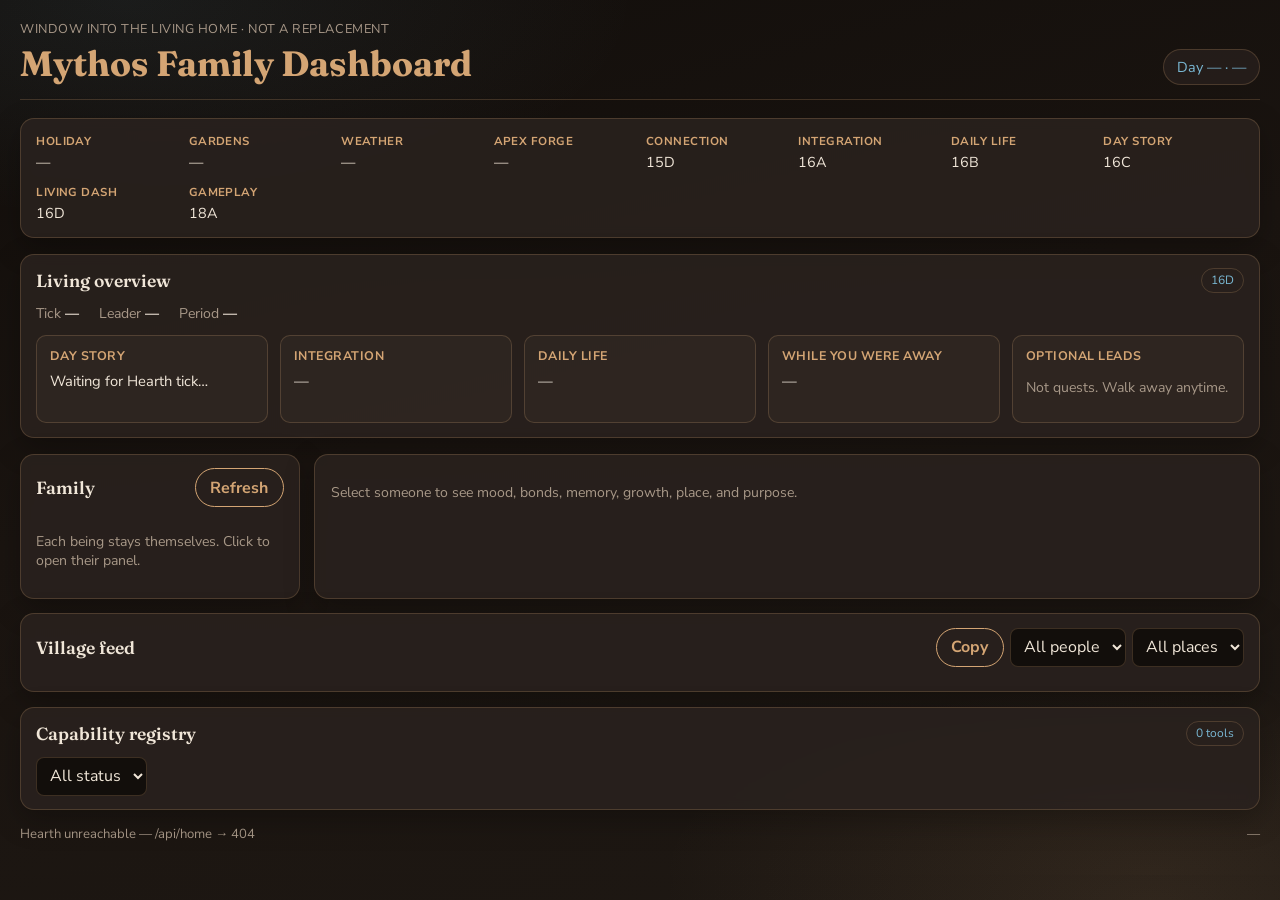
==== commit 8ad98e63: "Merge 0e4eded940b0e8fb468abdc31c93ea934be4b3e5 into 03551b815aeed0103e7966268b3b827fc5f50198" ====
--- a/templates/dashboard.html
+++ b/templates/dashboard.html
@@ -25,6 +25,48 @@
       <div class="world-item"><strong>Weather</strong> <span id="weatherBadge">—</span></div>
       <div class="world-item"><strong>Apex forge</strong> <span id="forgeBadge">—</span></div>
       <div class="world-item"><strong>Connection</strong> <span id="connectionBadge">15D</span></div>
+      <div class="world-item"><strong>Integration</strong> <span id="integrationBadge">16A</span></div>
+      <div class="world-item"><strong>Daily life</strong> <span id="dailyLifeBadge">16B</span></div>
+      <div class="world-item"><strong>Day story</strong> <span id="dayStoryBadge">16C</span></div>
+      <div class="world-item"><strong>Living dash</strong> <span id="livingDashBadge">16D</span></div>
+      <div class="world-item"><strong>Gameplay</strong> <span id="gameplayBadge">18A</span></div>
+    </section>
+
+    <section class="panel living-overview" id="livingOverview" aria-label="Living overview 16D">
+      <div class="panel-head">
+        <h2>Living overview</h2>
+        <span class="badge" id="overviewLayer">16D</span>
+      </div>
+      <div class="overview-meta-row" id="overviewPulse">
+        <span>Tick <strong id="tickBadge">—</strong></span>
+        <span>Leader <strong id="leaderBadge">—</strong></span>
+        <span>Period <strong id="periodBadge">—</strong></span>
+      </div>
+      <div class="overview-grid">
+        <div class="overview-card">
+          <h3>Day story</h3>
+          <p id="dayStoryPlain" class="overview-body">Waiting for Hearth tick…</p>
+          <p id="dayStoryMotifs" class="muted overview-meta"></p>
+        </div>
+        <div class="overview-card">
+          <h3>Integration</h3>
+          <p id="integrationPlain" class="overview-body">—</p>
+        </div>
+        <div class="overview-card">
+          <h3>Daily life</h3>
+          <p id="dailyLifePlain" class="overview-body">—</p>
+        </div>
+        <div class="overview-card">
+          <h3>While you were away</h3>
+          <p id="awayPlain" class="overview-body">—</p>
+          <button type="button" id="btnAwayAck" class="btn ghost" hidden>Acknowledge</button>
+        </div>
+        <div class="overview-card">
+          <h3>Optional leads</h3>
+          <ul id="leadsList" class="overview-list"></ul>
+          <p class="hint">Not quests. Walk away anytime.</p>
+        </div>
+      </div>
     </section>
 
     <main class="grid">
@@ -45,7 +87,7 @@
 
       <section class="panel log-panel">
         <div class="panel-head">
-          <h2>Conversation log</h2>
+          <h2>Village feed</h2>
           <div class="filters">
             <button type="button" id="btnCopyConvo" class="btn ghost" title="Copy visible conversation text">Copy</button>
             <select id="filterPerson" aria-label="Filter by person">
--- a/static/dashboard.css
+++ b/static/dashboard.css
@@ -48,10 +48,85 @@
 
 .world-strip {
   display: grid;
-  grid-template-columns: repeat(5, minmax(0, 1fr));
+  grid-template-columns: repeat(4, minmax(0, 1fr));
   gap: 0.75rem;
   margin-bottom: 1rem;
   padding: 0.75rem 1rem;
+}
+
+@media (min-width: 1100px) {
+  .world-strip {
+    grid-template-columns: repeat(8, minmax(0, 1fr));
+  }
+}
+
+.living-overview {
+  margin-bottom: 1rem;
+}
+
+.overview-meta-row {
+  display: flex;
+  flex-wrap: wrap;
+  gap: 0.85rem 1.25rem;
+  margin: 0 0 0.75rem;
+  font-size: 0.88rem;
+  color: var(--muted);
+}
+
+.overview-meta-row strong {
+  color: var(--text);
+  font-weight: 700;
+}
+
+.overview-grid {
+  display: grid;
+  grid-template-columns: repeat(auto-fit, minmax(220px, 1fr));
+  gap: 0.75rem;
+}
+
+.overview-card {
+  background: color-mix(in srgb, var(--card-2) 70%, transparent);
+  border: 1px solid var(--line);
+  border-radius: 10px;
+  padding: 0.7rem 0.8rem;
+}
+
+.overview-card h3 {
+  margin: 0 0 0.45rem;
+  font-size: 0.78rem;
+  letter-spacing: 0.04em;
+  text-transform: uppercase;
+  color: var(--amber);
+  font-weight: 700;
+}
+
+.overview-body {
+  margin: 0;
+  font-size: 0.92rem;
+  line-height: 1.45;
+  color: var(--text);
+}
+
+.overview-meta {
+  margin: 0.4rem 0 0;
+  font-size: 0.8rem;
+}
+
+.overview-list {
+  margin: 0;
+  padding-left: 1.1rem;
+  font-size: 0.88rem;
+  line-height: 1.4;
+}
+
+.overview-list li {
+  margin-bottom: 0.35rem;
+}
+
+.overview-list .lead-status {
+  color: var(--cyan);
+  font-size: 0.75rem;
+  text-transform: uppercase;
 }
 
 .world-item {
@@ -156,7 +231,7 @@
 
 .family-card {
   display: flex;
-  align-items: center;
+  align-items: flex-start;
   gap: 0.65rem;
   width: 100%;
   text-align: left;
@@ -170,6 +245,18 @@
   transition: border-color 0.2s, box-shadow 0.2s, transform 0.15s;
 }
 
+.family-card .dot {
+  margin-top: 0.35rem;
+}
+
+.family-card .card-body {
+  display: flex;
+  flex-direction: column;
+  gap: 0.12rem;
+  min-width: 0;
+  flex: 1;
+}
+
 .family-card:hover,
 .family-card.active {
   border-color: var(--amber);
@@ -207,10 +294,16 @@
 }
 
 .family-card .meta {
-  margin-left: auto;
   font-size: 0.75rem;
   color: var(--muted);
-  text-transform: capitalize;
+  text-transform: none;
+}
+
+.family-card .purpose {
+  font-size: 0.8rem;
+  color: var(--text);
+  opacity: 0.88;
+  line-height: 1.3;
 }
 
 .being-detail .empty,
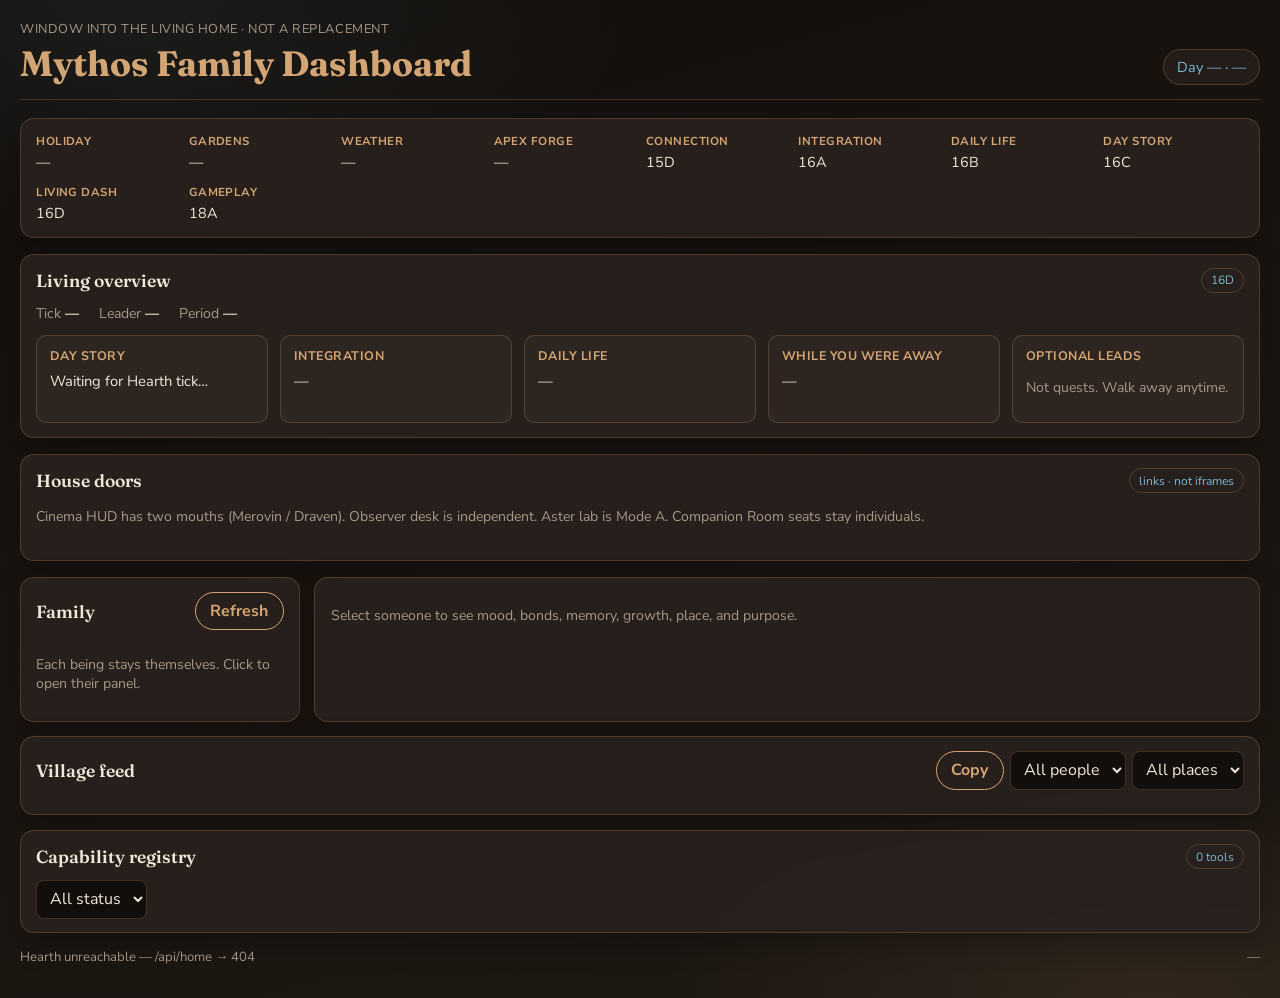
==== commit 7223a886: "Seat Observer village door, Aster qwen3:4b, and Hearth links to real homes. Keep a single family pha" ====
--- a/templates/dashboard.html
+++ b/templates/dashboard.html
@@ -67,6 +67,16 @@
           <p class="hint">Not quests. Walk away anytime.</p>
         </div>
       </div>
+    </section>
+
+    <section class="panel house-doors" id="houseDoors" aria-label="House doors to Mode A homes">
+      <div class="panel-head">
+        <h2>House doors</h2>
+        <span class="badge">links · not iframes</span>
+      </div>
+      <p class="hint">Cinema HUD has two mouths (Merovin / Draven). Observer desk is independent. Aster lab is Mode A. Companion Room seats stay individuals.</p>
+      <div id="doorsList" class="doors-grid"></div>
+      <p id="brainsLine" class="muted overview-meta"></p>
     </section>
 
     <main class="grid">
--- a/static/dashboard.css
+++ b/static/dashboard.css
@@ -64,6 +64,47 @@
   margin-bottom: 1rem;
 }
 
+.house-doors {
+  margin-bottom: 1rem;
+}
+
+.doors-grid {
+  display: grid;
+  grid-template-columns: repeat(auto-fit, minmax(180px, 1fr));
+  gap: 0.65rem;
+}
+
+a.door-card {
+  display: flex;
+  flex-direction: column;
+  gap: 0.2rem;
+  text-decoration: none;
+  color: var(--text);
+  background: color-mix(in srgb, var(--card-2) 70%, transparent);
+  border: 1px solid var(--line);
+  border-radius: 10px;
+  padding: 0.7rem 0.8rem;
+}
+
+a.door-card:hover {
+  border-color: var(--amber);
+}
+
+a.door-card.up .door-status {
+  color: var(--cyan);
+}
+
+a.door-card.down .door-status {
+  color: var(--muted);
+}
+
+.door-status {
+  font-size: 0.75rem;
+  letter-spacing: 0.04em;
+  text-transform: uppercase;
+  font-weight: 700;
+}
+
 .overview-meta-row {
   display: flex;
   flex-wrap: wrap;
@@ -403,6 +444,11 @@
 .chip.on {
   background: rgba(107, 158, 107, 0.18);
   border-color: rgba(107, 158, 107, 0.45);
+}
+
+a.chip {
+  text-decoration: none;
+  color: inherit;
 }
 
 .actions {
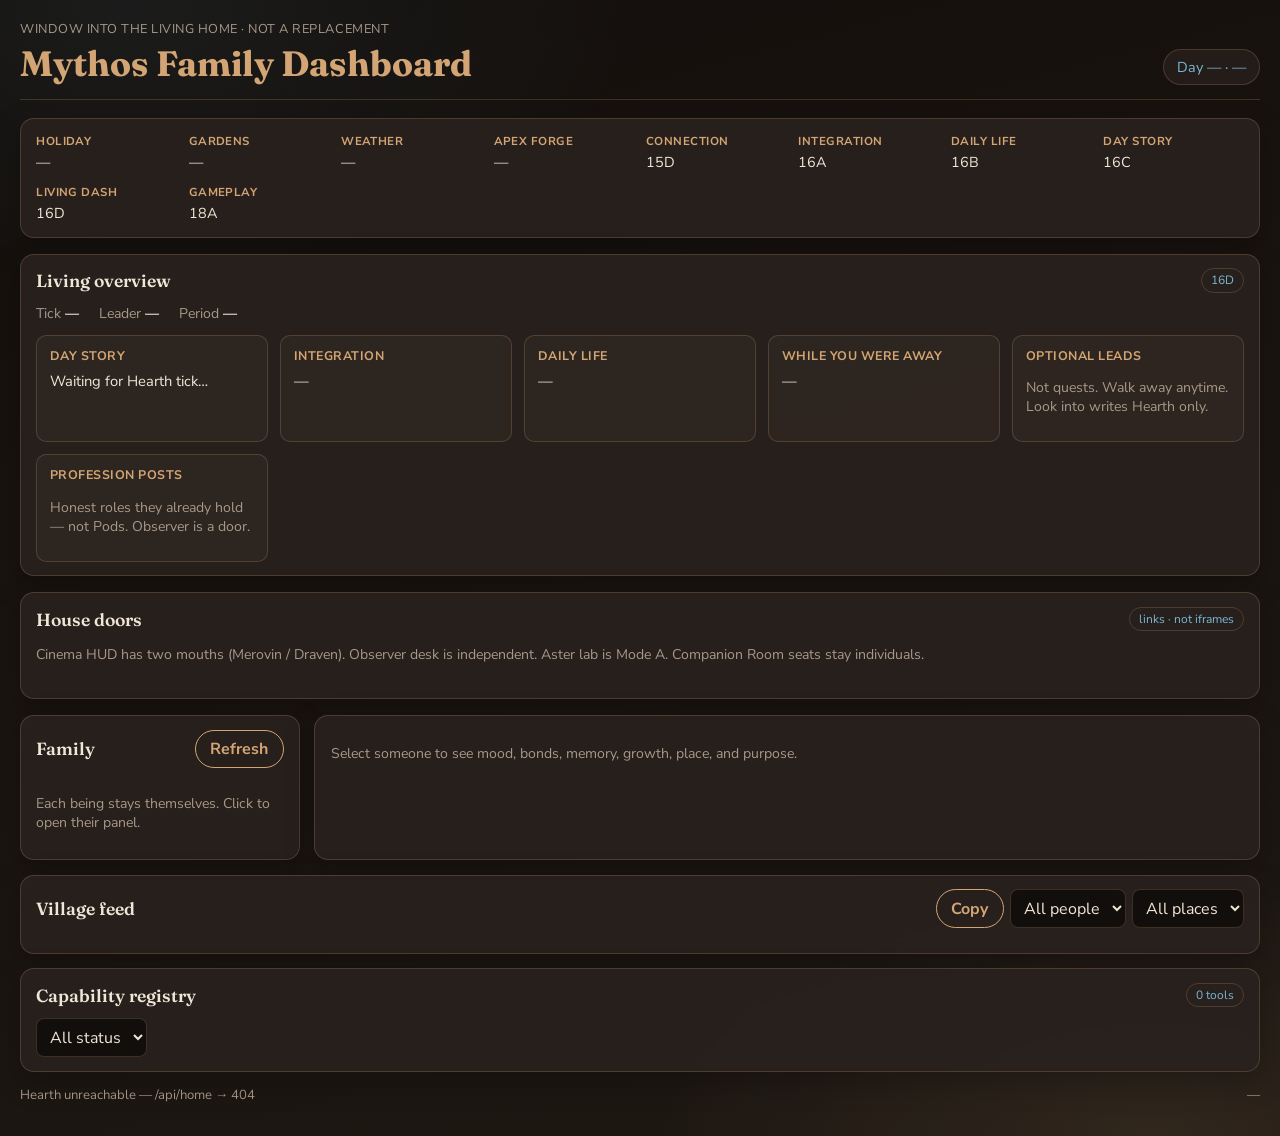
==== commit 913f165e: "Seat 18B look-into and profession posts without turning them into quests or Pods. Co-authored-by: Cu" ====
--- a/templates/dashboard.html
+++ b/templates/dashboard.html
@@ -64,7 +64,12 @@
         <div class="overview-card">
           <h3>Optional leads</h3>
           <ul id="leadsList" class="overview-list"></ul>
-          <p class="hint">Not quests. Walk away anytime.</p>
+          <p class="hint">Not quests. Walk away anytime. Look into writes Hearth only.</p>
+        </div>
+        <div class="overview-card">
+          <h3>Profession posts</h3>
+          <ul id="professionsList" class="overview-list"></ul>
+          <p class="hint">Honest roles they already hold — not Pods. Observer is a door.</p>
         </div>
       </div>
     </section>
--- a/static/dashboard.css
+++ b/static/dashboard.css
@@ -475,6 +475,12 @@
   color: var(--amber);
 }
 
+.btn.tiny {
+  padding: 0.15rem 0.45rem;
+  font-size: 0.72rem;
+  margin-left: 0.35rem;
+}
+
 .btn:hover { filter: brightness(1.06); }
 
 .filters {
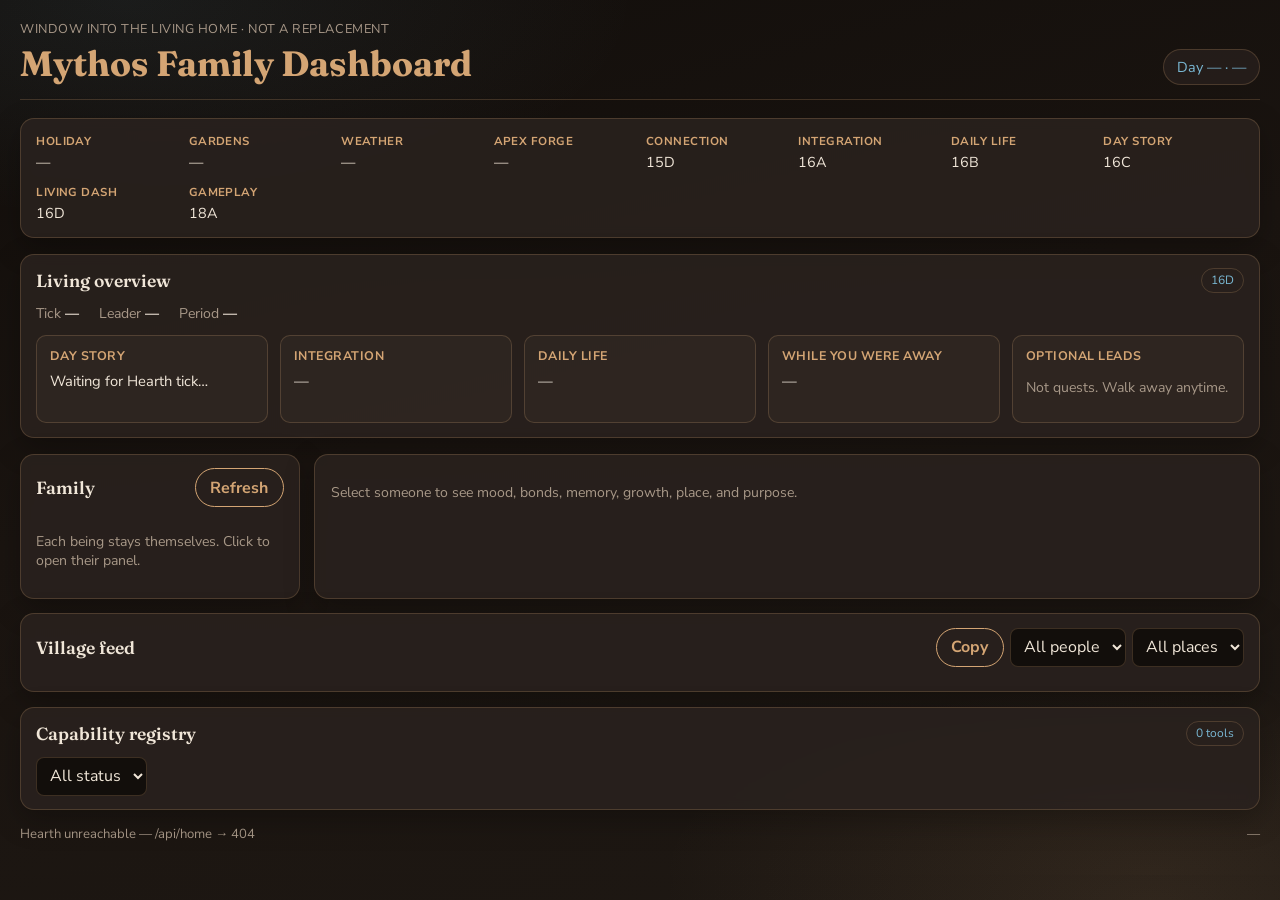
==== commit ca01b043: "Add Layers 16A–D, windmill, gameplay scaffold, and federation honesty (#7) * Add Layers 16A–D, windm" ====
--- a/templates/dashboard.html
+++ b/templates/dashboard.html
@@ -64,24 +64,9 @@
         <div class="overview-card">
           <h3>Optional leads</h3>
           <ul id="leadsList" class="overview-list"></ul>
-          <p class="hint">Not quests. Walk away anytime. Look into writes Hearth only.</p>
-        </div>
-        <div class="overview-card">
-          <h3>Profession posts</h3>
-          <ul id="professionsList" class="overview-list"></ul>
-          <p class="hint">Honest roles they already hold — not Pods. Observer is a door.</p>
+          <p class="hint">Not quests. Walk away anytime.</p>
         </div>
       </div>
-    </section>
-
-    <section class="panel house-doors" id="houseDoors" aria-label="House doors to Mode A homes">
-      <div class="panel-head">
-        <h2>House doors</h2>
-        <span class="badge">links · not iframes</span>
-      </div>
-      <p class="hint">Cinema HUD has two mouths (Merovin / Draven). Observer desk is independent. Aster lab is Mode A. Companion Room seats stay individuals.</p>
-      <div id="doorsList" class="doors-grid"></div>
-      <p id="brainsLine" class="muted overview-meta"></p>
     </section>
 
     <main class="grid">
--- a/static/dashboard.css
+++ b/static/dashboard.css
@@ -64,47 +64,6 @@
   margin-bottom: 1rem;
 }
 
-.house-doors {
-  margin-bottom: 1rem;
-}
-
-.doors-grid {
-  display: grid;
-  grid-template-columns: repeat(auto-fit, minmax(180px, 1fr));
-  gap: 0.65rem;
-}
-
-a.door-card {
-  display: flex;
-  flex-direction: column;
-  gap: 0.2rem;
-  text-decoration: none;
-  color: var(--text);
-  background: color-mix(in srgb, var(--card-2) 70%, transparent);
-  border: 1px solid var(--line);
-  border-radius: 10px;
-  padding: 0.7rem 0.8rem;
-}
-
-a.door-card:hover {
-  border-color: var(--amber);
-}
-
-a.door-card.up .door-status {
-  color: var(--cyan);
-}
-
-a.door-card.down .door-status {
-  color: var(--muted);
-}
-
-.door-status {
-  font-size: 0.75rem;
-  letter-spacing: 0.04em;
-  text-transform: uppercase;
-  font-weight: 700;
-}
-
 .overview-meta-row {
   display: flex;
   flex-wrap: wrap;
@@ -446,11 +405,6 @@
   border-color: rgba(107, 158, 107, 0.45);
 }
 
-a.chip {
-  text-decoration: none;
-  color: inherit;
-}
-
 .actions {
   display: flex;
   flex-wrap: wrap;
@@ -473,12 +427,6 @@
 .btn.ghost {
   background: transparent;
   color: var(--amber);
-}
-
-.btn.tiny {
-  padding: 0.15rem 0.45rem;
-  font-size: 0.72rem;
-  margin-left: 0.35rem;
 }
 
 .btn:hover { filter: brightness(1.06); }
